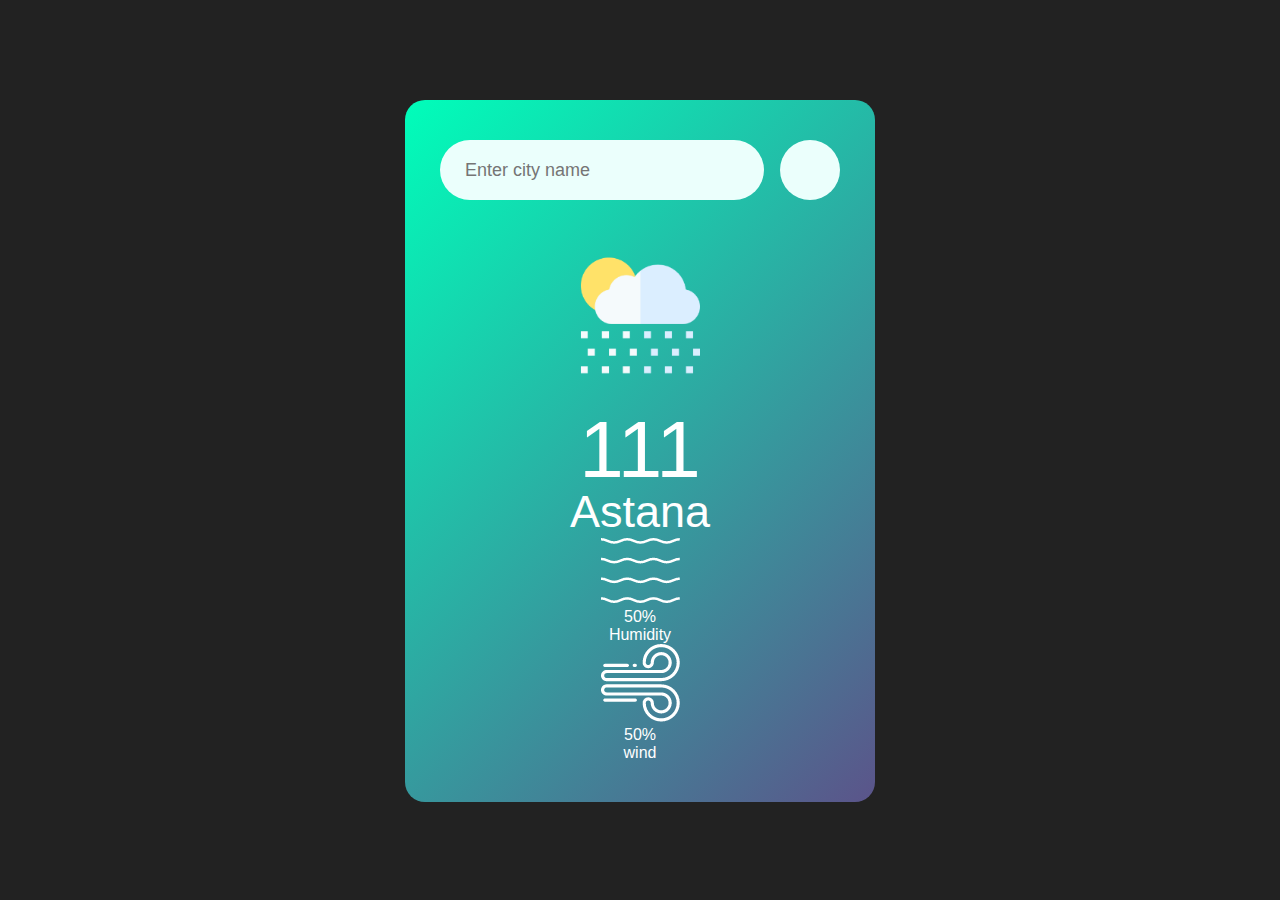
==== index.html @ 8497c29a "Initial commit" ====
<!DOCTYPE html>
<html>
<head>
    <meta name="viewport" content="width=device-width">
    <title>Weather app</title>
    <link rel="stylesheet" href="style.css">
</head>
<body>

<div class="card">
    <div class="search">
        <input type="text" placeholder="Enter city name" spellcheck="false">
        <button></button>
    </div>
    <div class="weather">
        <img src="images/rain.png" class="weather-icon">
        <h1 class="temp">111</h1>
        <h2 class="city">Astana</h2>
        <div class="details">
            <div class="col">
                <img src="images/humidity.png" alt="">
                <div>
                    <p class="humidity">50%</p>
                    <p>Humidity</p>
                </div><img src="images/wind.png" alt="">
                <div>
                    <p class="wind">50%</p>
                    <p>wind</p>
                </div>
            </div>
        </div>
    </div>
</div>

</body>

</html>
---- style.css ----
*{
    margin: 0;
    padding: 0;
    font-family: 'Poppins',sans-serif;
    box-sizing: border-box;
}
body{
    background-color: #222;
}

.card {
    width: 90%;
    max-width: 470px;
    background: linear-gradient(135deg,#00feba,#5b548a);
    color: #fff;
    margin: 100px auto 0;
    border-radius: 20px;
    padding: 40px 35px;
    text-align: center;
}
.search{
    width: 100%;
    display: flex;
    align-items: center;
    justify-content: space-between;
}

.search input{
    border: 0;
    outline: 0;
    background: #ebfffc;
    color: #555;
    padding: 10px 25px;
    height: 60px;
    border-radius: 30px ;
    flex: 1;
    margin-right: 16px;
    font-size: 18px;
}

.search button{
    border: 0;
    outline: 0;
    background: #ebfffc;
    border-radius: 50%;
    width: 60px;
    height: 60px;
    cursor: pointer;
}

.search button img{
    width: 16px;
}
.weather-icon{
    width: 170px;
    margin-top: 30px;
}
.weather h1{
    font-size: 80px;
    font-weight: 500;
}

.weather h2{
    font-size: 45px;
    font-weight: 400;
    margin-top: -10px;
}
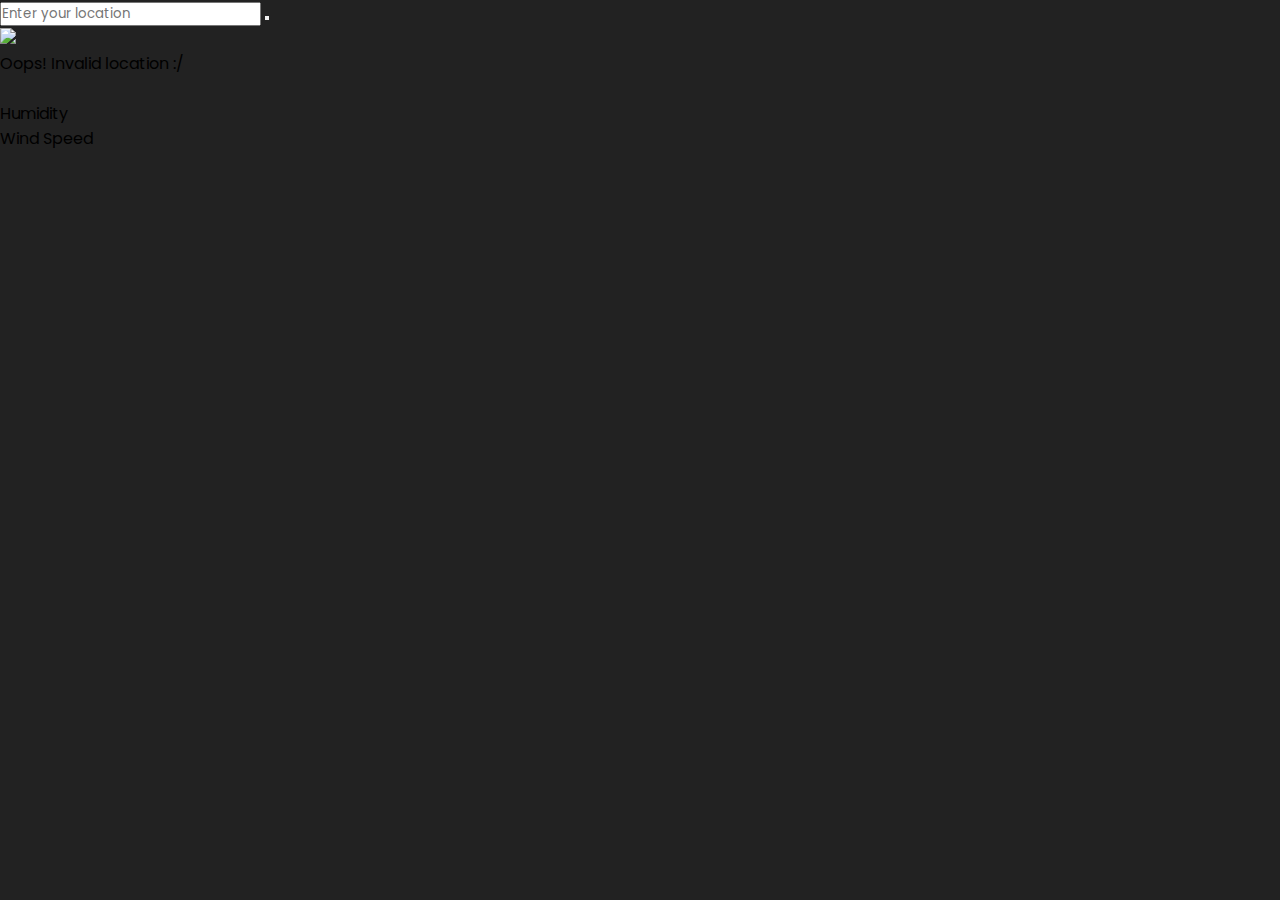
==== commit 6d74bdad: "Update index.html" ====
--- a/index.html
+++ b/index.html
@@ -1,37 +1,68 @@
 <!DOCTYPE html>
-<html>
+<html lang="en">
+
 <head>
-    <meta name="viewport" content="width=device-width">
-    <title>Weather app</title>
+    <meta charset="UTF-8">
+    <meta http-equiv="X-UA-Compatible" content="IE=edge">
+    <meta name="viewport" content="width=device-width, initial-scale=1.0">
+    <link
+            href="https://fonts.googleapis.com/css2?family=Poppins:wght@300;400;500;600;700;800;900&family=Roboto:wght@300;400;500;700;900&display=swap"
+            rel="stylesheet">
     <link rel="stylesheet" href="style.css">
+    <link rel="stylesheet" href="https://unpkg.com/leaflet@1.9.4/dist/leaflet.css" integrity="sha256-p4NxAoJBhIIN+hmNHrzRCf9tD/miZyoHS5obTRR9BMY=" crossorigin="" />
+    <title>Weather App</title>
 </head>
+
 <body>
+<script src="https://unpkg.com/leaflet@1.9.4/dist/leaflet.js" integrity="sha256-20nQCchB9co0qIjJZRGuk2/Z9VM+kNiyxNV1lvTlZBo=" crossorigin=""></script>
+<div class="container">
+    <div class="search-box">
+        <i class="fa-solid fa-location-dot"></i>
+        <input type="text" placeholder="Enter your location">
+        <button class="fa-solid fa-magnifying-glass"></button>
+    </div>
 
-<div class="card">
-    <div class="search">
-        <input type="text" placeholder="Enter city name" spellcheck="false">
-        <button></button>
+    <div class="not-found">
+        <img src="images/404.png">
+        <p>Oops! Invalid location :/</p>
     </div>
-    <div class="weather">
-        <img src="images/rain.png" class="weather-icon">
-        <h1 class="temp">111</h1>
-        <h2 class="city">Astana</h2>
-        <div class="details">
-            <div class="col">
-                <img src="images/humidity.png" alt="">
-                <div>
-                    <p class="humidity">50%</p>
-                    <p>Humidity</p>
-                </div><img src="images/wind.png" alt="">
-                <div>
-                    <p class="wind">50%</p>
-                    <p>wind</p>
-                </div>
+
+    <div class="weather-box">
+        <img src="">
+        <p class="temperature"></p>
+        <p class="description"></p>
+    </div>
+
+    <div class="weather-details">
+        <div class="humidity">
+            <i class="fa-solid fa-water"></i>
+            <div class="text">
+                <span></span>
+                <p>Humidity</p>
+            </div>
+        </div>
+        <div class="wind">
+            <i class="fa-solid fa-wind"></i>
+            <div class="text">
+                <span></span>
+                <p>Wind Speed</p>
             </div>
         </div>
     </div>
+
 </div>
+<div id="map"></div>
+<script>
+    var map = L.map('map').setView([51.505, -0.09], 13);
 
+    var osm = L.tileLayer('https://tile.openstreetmap.org/{z}/{x}/{y}.png', {
+        attribution: '&copy; <a href="https://www.openstreetmap.org/copyright">OpenStreetMap</a> contributors'
+    })
+    osm.addTo(map);
+</script>
+
+<script src="https://kit.fontawesome.com/7c8801c017.js" crossorigin="anonymous"></script>
+<script src="index.js"></script>
 </body>
 
-</html>+</html>
